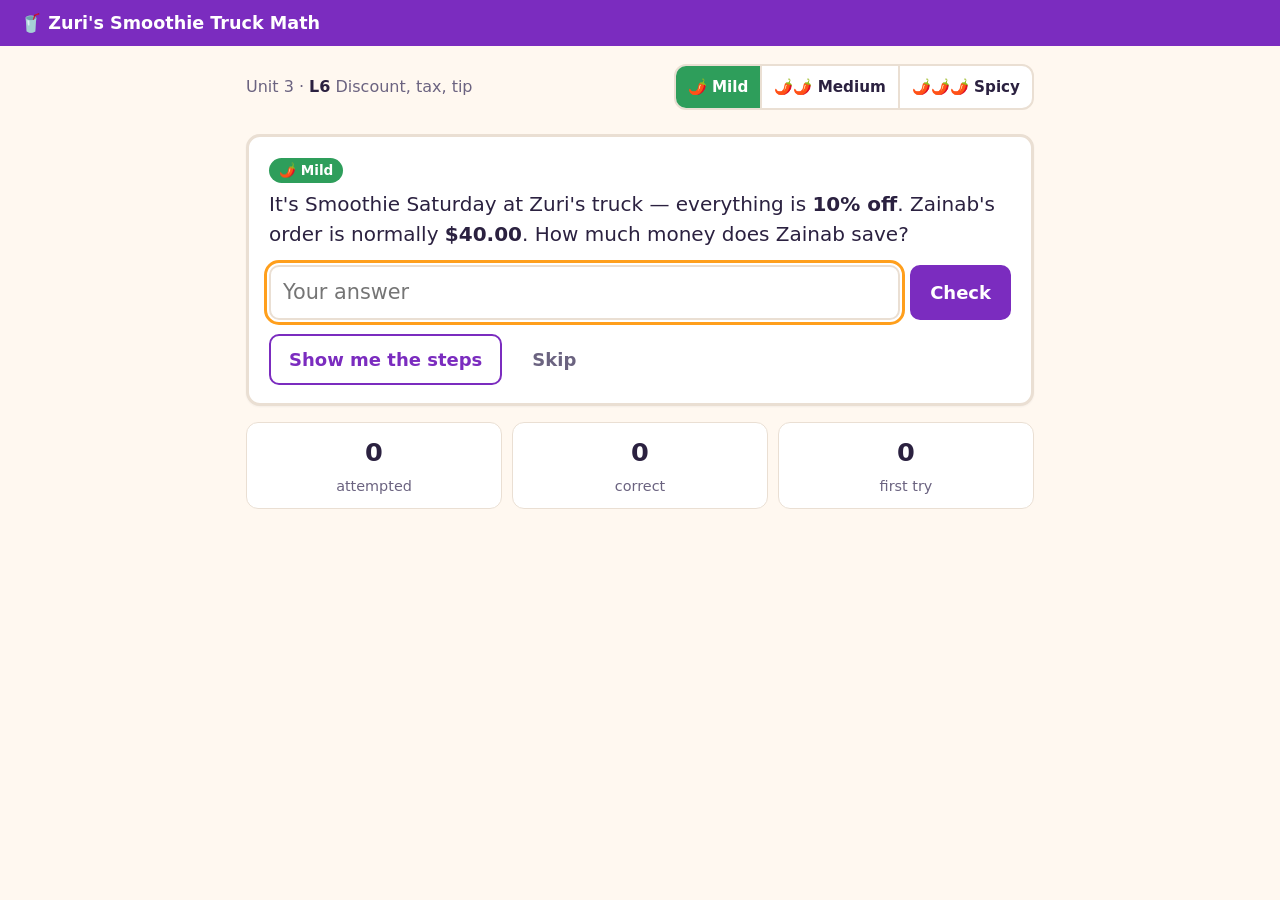
==== practice.html @ a50f7bd0 "Stage 1: student flow and L6 (discount, tax, tip) at all three levels - Start page: names (optional " ====
<!doctype html>
<html lang="en">
<head>
  <meta charset="utf-8">
  <meta name="viewport" content="width=device-width, initial-scale=1">
  <title>Practice · Smoothie Truck Math</title>
  <link rel="icon" href="data:image/svg+xml,<svg xmlns='http://www.w3.org/2000/svg' viewBox='0 0 100 100'><text y='.9em' font-size='90'>🥤</text></svg>">
  <link rel="stylesheet" href="css/style.css">
</head>
<body>
  <header class="topbar">
    <a class="brand" href="index.html">🥤 Zuri's Smoothie Truck Math</a>
    <span id="who" class="who"></span>
  </header>

  <main class="wrap">
    <div class="levelbar">
      <span id="lessonLabel" class="lesson-label"></span>
      <div id="levelSwitch" class="seg" role="group" aria-label="Level"></div>
    </div>

    <div id="roles" class="roles" hidden></div>

    <article class="card qcard" id="qcard">
      <div id="qmeta" class="qmeta"></div>
      <p id="qtext" class="qtext"></p>

      <form id="answerForm" class="answer" autocomplete="off">
        <label for="answer" class="sr-only">Your answer</label>
        <input id="answer" placeholder="Your answer" spellcheck="false" autocomplete="off">
        <button id="checkBtn" class="btn primary" type="submit">Check</button>
      </form>

      <div id="feedback" class="feedback" aria-live="polite"></div>

      <div class="actions">
        <button id="stepsBtn" class="btn" type="button">Show me the steps</button>
        <button id="skipBtn" class="btn ghost" type="button">Skip</button>
        <button id="nextBtn" class="btn primary" type="button" hidden>Next question →</button>
      </div>

      <div id="steps" class="steps" hidden></div>
    </article>

    <section class="stats" aria-label="Your progress">
      <div><b id="sAtt">0</b><span>attempted</span></div>
      <div><b id="sCor">0</b><span>correct</span></div>
      <div><b id="sFirst">0</b><span>first try</span></div>
    </section>
  </main>

  <script src="js/engine.js"></script>
  <script src="units/index.js"></script>
  <script src="js/app.js"></script>
</body>
</html>
---- css/style.css ----
/* Zuri's Smoothie Truck Math — one stylesheet for every page */
:root {
  --bg: #fff8f0;
  --card: #ffffff;
  --ink: #2b2140;
  --muted: #6b6380;
  --line: #eadfd3;
  --brand: #7b2cbf;       /* berry */
  --brand-ink: #ffffff;
  --mango: #ff9f1c;
  --mild: #2e9e5b;
  --medium: #e07a00;
  --spicy: #d62839;
  --good-bg: #e3f6ea; --good: #1d7a43;
  --warn-bg: #fff4d6; --warn: #8a5a00;
  --bad-bg: #fde4e6;  --bad: #b3182a;
  --info-bg: #e8f0ff; --info: #2a4d9b;
  --radius: 14px;
}

* { box-sizing: border-box; }
html { -webkit-text-size-adjust: 100%; }
body {
  margin: 0;
  background: var(--bg);
  color: var(--ink);
  font-family: system-ui, -apple-system, "Segoe UI", Roboto, Arial, sans-serif;
  font-size: 18px;
  line-height: 1.5;
}

.sr-only { position: absolute; width: 1px; height: 1px; overflow: hidden; clip: rect(0 0 0 0); }

/* ---------- Top bar ---------- */
.topbar {
  display: flex; align-items: center; justify-content: space-between; gap: 12px; flex-wrap: wrap;
  padding: 10px 20px;
  background: var(--brand); color: var(--brand-ink);
}
.brand { color: inherit; text-decoration: none; font-weight: 700; font-size: 1.1rem; }
.school, .who { opacity: .9; font-size: .95rem; }
.who { font-weight: 600; }

.wrap { max-width: 820px; margin: 0 auto; padding: 18px 16px 40px; }

/* ---------- Cards ---------- */
.card {
  background: var(--card);
  border: 1px solid var(--line);
  border-radius: var(--radius);
  padding: 18px 20px;
  margin-bottom: 16px;
  box-shadow: 0 1px 2px rgba(43,33,64,.05);
}
.card h2 { margin: 0 0 6px; font-size: 1.2rem; display: flex; align-items: center; gap: 10px; }
.num {
  display: inline-grid; place-items: center;
  width: 30px; height: 30px; border-radius: 50%;
  background: var(--mango); color: #fff; font-size: 1rem;
}
.hint { color: var(--muted); margin: 0 0 10px; font-size: .95rem; }
.opt { color: var(--muted); font-weight: 400; }
.error { color: var(--bad); font-weight: 600; min-height: 1.5em; margin: 10px 0 0; }

/* ---------- Inputs and buttons ---------- */
input[type=text], input:not([type]) {
  font: inherit; font-size: 1.1rem;
  padding: 10px 12px; border: 2px solid var(--line); border-radius: 10px;
  width: 100%; background: #fff; color: var(--ink);
}
input:focus-visible, button:focus-visible, a:focus-visible { outline: 3px solid var(--mango); outline-offset: 2px; }

.names { display: grid; grid-template-columns: 1fr 1fr; gap: 14px; }
.names label { display: flex; flex-direction: column; gap: 4px; font-weight: 600; font-size: .95rem; }
@media (max-width: 560px) { .names { grid-template-columns: 1fr; } }

.btn {
  font: inherit; font-weight: 600;
  padding: 10px 18px; min-height: 46px;
  border-radius: 10px; border: 2px solid var(--brand);
  background: #fff; color: var(--brand); cursor: pointer;
}
.btn:hover { background: #f5ecfc; }
.btn.primary { background: var(--brand); color: #fff; }
.btn.primary:hover { background: #6a22a8; }
.btn.ghost { border-color: transparent; color: var(--muted); }
.btn:disabled { opacity: .5; cursor: default; }

/* unit choice */
.choice-row { display: flex; flex-wrap: wrap; gap: 10px; }
.choice {
  font: inherit; text-align: left; cursor: pointer;
  display: flex; flex-direction: column; gap: 2px;
  padding: 12px 16px; border-radius: 12px;
  border: 2px solid var(--line); background: #fff; color: var(--ink);
}
.choice span { color: var(--muted); font-size: .95rem; }
.choice.selected { border-color: var(--brand); background: #f5ecfc; }

/* lesson checkboxes */
.whole { display: block; margin: 6px 0 12px; }
.lesson-grid { display: grid; grid-template-columns: repeat(auto-fill, minmax(220px, 1fr)); gap: 8px; }
.lesson {
  display: flex; align-items: center; gap: 8px;
  padding: 8px 12px; border: 2px solid var(--line); border-radius: 10px; cursor: pointer;
}
.lesson.soon { opacity: .5; cursor: default; }
.lesson em { font-size: .8rem; color: var(--muted); margin-left: auto; }
input[type=checkbox] { width: 22px; height: 22px; accent-color: var(--brand); flex: none; }

/* level buttons on start page */
.level-row { display: grid; grid-template-columns: repeat(3, 1fr); gap: 12px; }
@media (max-width: 560px) { .level-row { grid-template-columns: 1fr; } }
.level-btn {
  font: inherit; cursor: pointer; color: #fff; border: 0; border-radius: 14px;
  padding: 16px 12px; display: flex; flex-direction: column; align-items: center; gap: 4px;
}
.level-btn b { font-size: 1.3rem; }
.level-btn span:last-child { font-size: .9rem; opacity: .95; text-align: center; }
.level-btn .icon { font-size: 1.4rem; }
.level-btn.level-mild { background: var(--mild); }
.level-btn.level-medium { background: var(--medium); }
.level-btn.level-spicy { background: var(--spicy); }
.level-btn:hover { filter: brightness(1.08); }

/* ---------- Practice screen ---------- */
.levelbar {
  display: flex; align-items: center; justify-content: space-between; gap: 10px; flex-wrap: wrap;
  margin-bottom: 12px;
}
.lesson-label { font-size: 1rem; color: var(--muted); }
.lesson-label b { color: var(--ink); }

.seg { display: inline-flex; border-radius: 12px; overflow: hidden; border: 2px solid var(--line); background: #fff; }
.seg-btn {
  font: inherit; font-weight: 600; font-size: .95rem;
  border: 0; background: transparent; color: var(--ink); padding: 8px 12px; min-height: 42px; cursor: pointer;
}
.seg-btn + .seg-btn { border-left: 2px solid var(--line); }
.seg-btn.on.level-mild { background: var(--mild); color: #fff; }
.seg-btn.on.level-medium { background: var(--medium); color: #fff; }
.seg-btn.on.level-spicy { background: var(--spicy); color: #fff; }

.roles {
  display: flex; gap: 10px; flex-wrap: wrap; margin-bottom: 12px;
}
.roles span {
  background: #fff; border: 2px dashed var(--mango); border-radius: 10px; padding: 6px 12px;
}

.qcard { border-width: 3px; transition: border-color .2s; }
.qcard.good { border-color: var(--good); }
.qcard.bad { border-color: var(--bad); }
.qmeta { margin-bottom: 6px; }
.tag { display: inline-block; font-size: .85rem; font-weight: 700; color: #fff; border-radius: 999px; padding: 2px 10px; }
.tag.level-mild { background: var(--mild); }
.tag.level-medium { background: var(--medium); }
.tag.level-spicy { background: var(--spicy); }
.qtext { font-size: 1.25rem; margin: 6px 0 16px; }

.answer { display: flex; gap: 10px; }
.answer input { flex: 1; font-size: 1.3rem; }
.answer input:disabled { background: #f6f3ef; }

.feedback { margin: 12px 0 0; padding: 0; border-radius: 10px; }
.feedback:empty { display: none; }
.feedback.good { background: var(--good-bg); color: var(--good); padding: 10px 14px; }
.feedback.warn { background: var(--warn-bg); color: var(--warn); padding: 10px 14px; }
.feedback.bad { background: var(--bad-bg); color: var(--bad); padding: 10px 14px; }
.feedback.info { background: var(--info-bg); color: var(--info); padding: 10px 14px; }

.actions { display: flex; gap: 10px; flex-wrap: wrap; margin-top: 14px; }
.actions #nextBtn { margin-left: auto; }

.steps { margin-top: 16px; border-top: 2px dashed var(--line); padding-top: 14px; }
.steps ol { margin: 10px 0 0; padding-left: 1.4em; }
.steps li { margin-bottom: 8px; }
.keymove {
  background: #f5ecfc; border-left: 5px solid var(--brand); border-radius: 8px; padding: 10px 14px;
}
.keymove span { display: block; font-weight: 700; font-size: .85rem; color: var(--brand); text-transform: uppercase; letter-spacing: .04em; }
.note { color: var(--muted); font-size: .9em; }

.stats { display: grid; grid-template-columns: repeat(3, 1fr); gap: 10px; }
.stats div { background: #fff; border: 1px solid var(--line); border-radius: 12px; padding: 10px; text-align: center; }
.stats b { display: block; font-size: 1.6rem; }
.stats span { color: var(--muted); font-size: .9rem; }
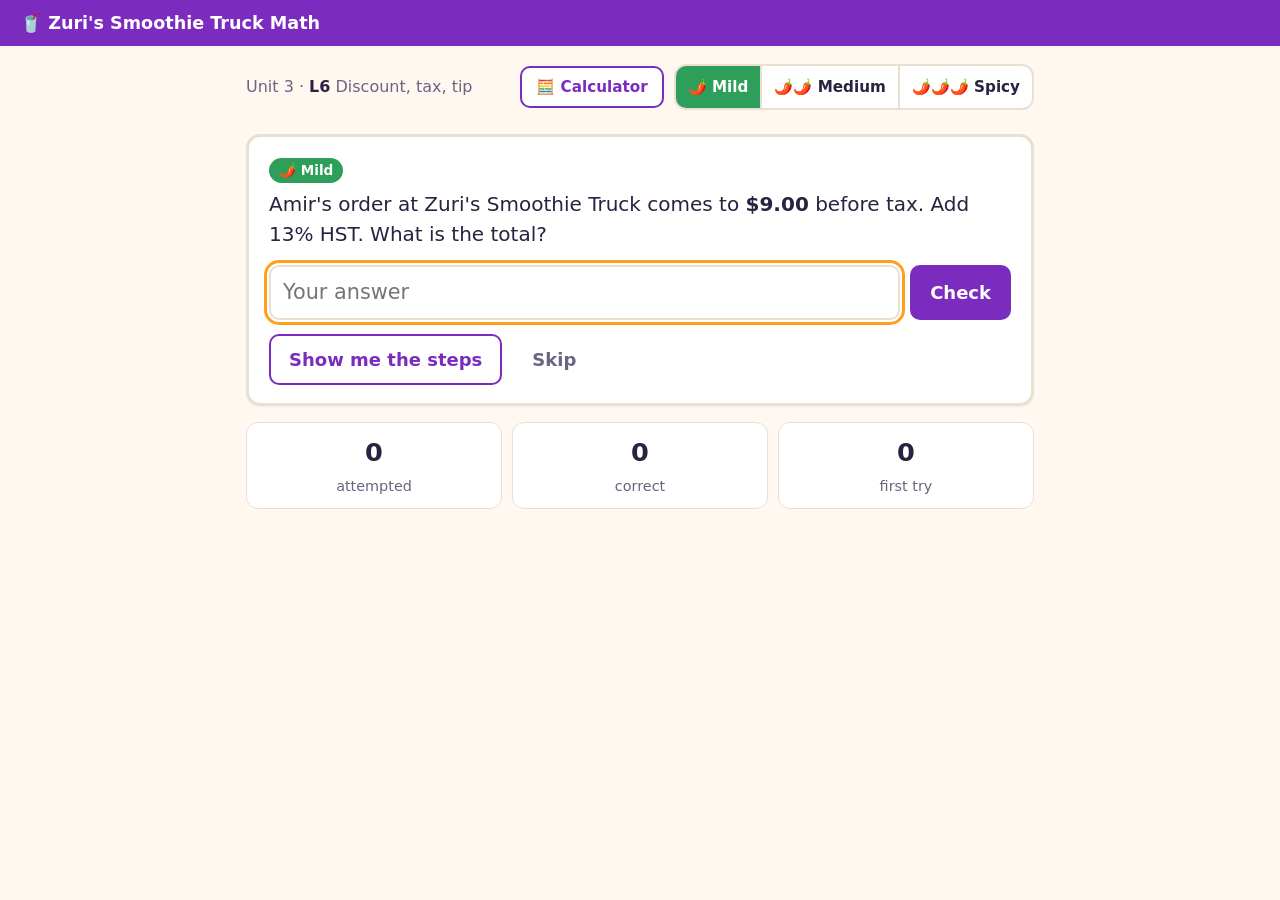
==== commit a4d3481e: "Add built-in calculator to the practice screen - Opens beside the question on Chromebooks, slides up" ====
--- a/practice.html
+++ b/practice.html
@@ -13,10 +13,14 @@
     <span id="who" class="who"></span>
   </header>
 
-  <main class="wrap">
+  <main class="wrap" id="layout">
+   <div class="col-main">
     <div class="levelbar">
       <span id="lessonLabel" class="lesson-label"></span>
-      <div id="levelSwitch" class="seg" role="group" aria-label="Level"></div>
+      <div class="levelbar-right">
+        <button id="calcToggle" class="btn calc-toggle" type="button" aria-pressed="false">🧮 Calculator</button>
+        <div id="levelSwitch" class="seg" role="group" aria-label="Level"></div>
+      </div>
     </div>
 
     <div id="roles" class="roles" hidden></div>
@@ -47,10 +51,12 @@
       <div><b id="sCor">0</b><span>correct</span></div>
       <div><b id="sFirst">0</b><span>first try</span></div>
     </section>
+   </div>
   </main>
 
   <script src="js/engine.js"></script>
   <script src="units/index.js"></script>
+  <script src="js/calculator.js"></script>
   <script src="js/app.js"></script>
 </body>
 </html>
--- a/css/style.css
+++ b/css/style.css
@@ -185,3 +185,46 @@
 .stats div { background: #fff; border: 1px solid var(--line); border-radius: 12px; padding: 10px; text-align: center; }
 .stats b { display: block; font-size: 1.6rem; }
 .stats span { color: var(--muted); font-size: .9rem; }
+
+/* ---------- Calculator ---------- */
+.levelbar-right { display: flex; align-items: center; gap: 10px; flex-wrap: wrap; }
+.calc-toggle { min-height: 42px; padding: 6px 14px; font-size: .95rem; }
+.calc-toggle.on { background: var(--brand); color: #fff; }
+
+.wrap.with-calc { max-width: 1180px; display: grid; grid-template-columns: minmax(0, 1fr) 300px; gap: 20px; align-items: start; }
+.col-main { min-width: 0; }
+
+.calc { position: sticky; top: 16px; padding: 14px; margin: 0; }
+.calc[hidden] { display: none; }
+.calc-head { display: flex; justify-content: space-between; align-items: center; margin-bottom: 8px; }
+.calc-x { font: inherit; border: 0; background: transparent; font-size: 1.2rem; cursor: pointer; color: var(--muted); padding: 4px 8px; border-radius: 8px; }
+.calc-x:hover { background: #f5ecfc; }
+.calc-hist { list-style: none; margin: 0 0 6px; padding: 0; font-family: ui-monospace, Menlo, Consolas, monospace; font-size: .85rem; color: var(--muted); text-align: right; min-height: 1.3em; }
+.calc-hist li { white-space: nowrap; overflow: hidden; text-overflow: ellipsis; }
+.calc .calc-in { font-family: ui-monospace, Menlo, Consolas, monospace; font-size: 1.25rem; text-align: right; padding: 8px 10px; }
+.calc-out { text-align: right; min-height: 1.5em; color: var(--muted); font-family: ui-monospace, Menlo, Consolas, monospace; margin: 2px 0 8px; }
+.calc-out.err { color: var(--bad); font-family: inherit; font-size: .9rem; }
+.calc-keys { display: grid; grid-template-columns: repeat(4, 1fr); gap: 6px; }
+.ck {
+  font: inherit; font-size: 1.15rem; font-weight: 600; min-height: 46px;
+  border: 1px solid var(--line); border-radius: 10px; background: #fbf8f5; color: var(--ink); cursor: pointer;
+}
+.ck:hover { background: #f1ebe4; }
+.ck:active { transform: translateY(1px); }
+.ck.op { background: #f5ecfc; color: var(--brand); }
+.ck.fn { background: #eef0f4; color: var(--muted); }
+.ck.eq { background: var(--brand); color: #fff; border-color: var(--brand); }
+.calc-row { display: grid; grid-template-columns: 1fr 3fr; gap: 6px; margin-top: 6px; }
+.calc-use { font-size: .95rem; padding: 8px; }
+
+/* narrow screens: calculator slides up from the bottom */
+@media (max-width: 899px) {
+  .wrap.with-calc { display: block; padding-bottom: 470px; }
+  .calc { position: fixed; left: 0; right: 0; bottom: 0; top: auto; max-width: 420px; margin: 0 auto; border-radius: 16px 16px 0 0; box-shadow: 0 -6px 24px rgba(43,33,64,.18); z-index: 10; }
+}
+@media (max-width: 899px) {
+  .wrap.with-calc { padding-bottom: 400px; }
+  .calc { padding: 10px 12px; }
+  .ck { min-height: 38px; font-size: 1.05rem; }
+  .calc-hist { display: none; }
+}
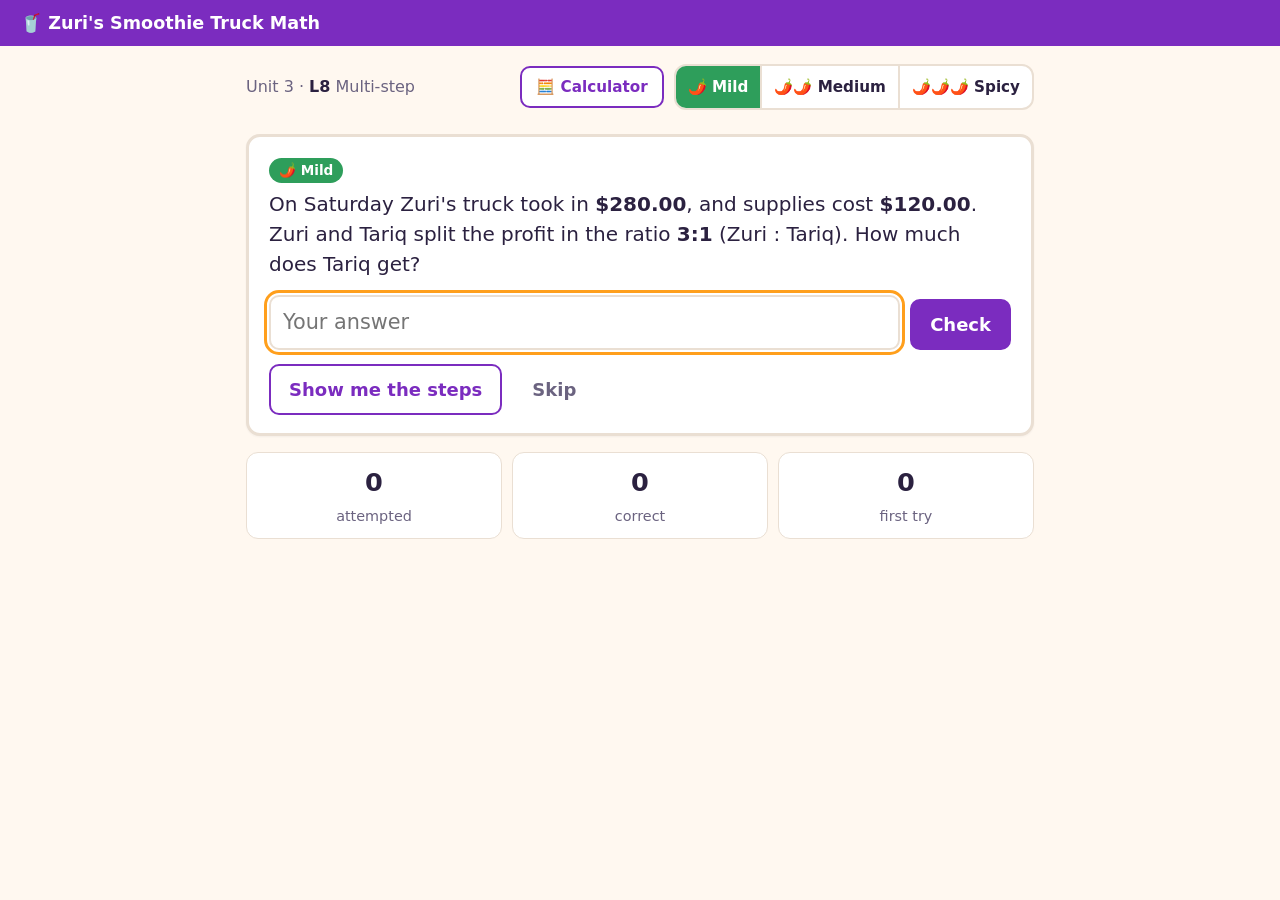
==== commit ab886155: "Stage 2: add L1-L5, L7, L8 to Unit 3 - 3-4 templates per level for every lesson (93 templates in Uni" ====
--- a/practice.html
+++ b/practice.html
@@ -30,8 +30,7 @@
       <p id="qtext" class="qtext"></p>
 
       <form id="answerForm" class="answer" autocomplete="off">
-        <label for="answer" class="sr-only">Your answer</label>
-        <input id="answer" placeholder="Your answer" spellcheck="false" autocomplete="off">
+        <div id="inputs" class="inputs"></div>
         <button id="checkBtn" class="btn primary" type="submit">Check</button>
       </form>
 
--- a/css/style.css
+++ b/css/style.css
@@ -228,3 +228,17 @@
   .ck { min-height: 38px; font-size: 1.05rem; }
   .calc-hist { display: none; }
 }
+
+/* ---------- Answer boxes ---------- */
+.answer { align-items: flex-end; }
+.inputs { flex: 1; display: flex; gap: 10px; flex-wrap: wrap; min-width: 0; }
+.ans-wrap { flex: 1; display: flex; flex-direction: column; gap: 4px; min-width: 140px; position: relative; }
+.inputs:not(.multi) .ans-wrap { flex-direction: row; align-items: center; }
+.ans-label { font-weight: 600; font-size: .95rem; }
+.ans-input { font-size: 1.3rem !important; }
+.inputs:not(.multi) .ans-input { flex: 1; }
+.ans-unit { color: var(--muted); font-size: .95rem; }
+.inputs.multi .ans-unit { position: absolute; right: 12px; bottom: 12px; pointer-events: none; }
+.ans-input.ok { border-color: var(--good); background: var(--good-bg); }
+.ans-input.no { border-color: var(--bad); background: var(--bad-bg); }
+.ans-input:disabled { background: #f6f3ef; }
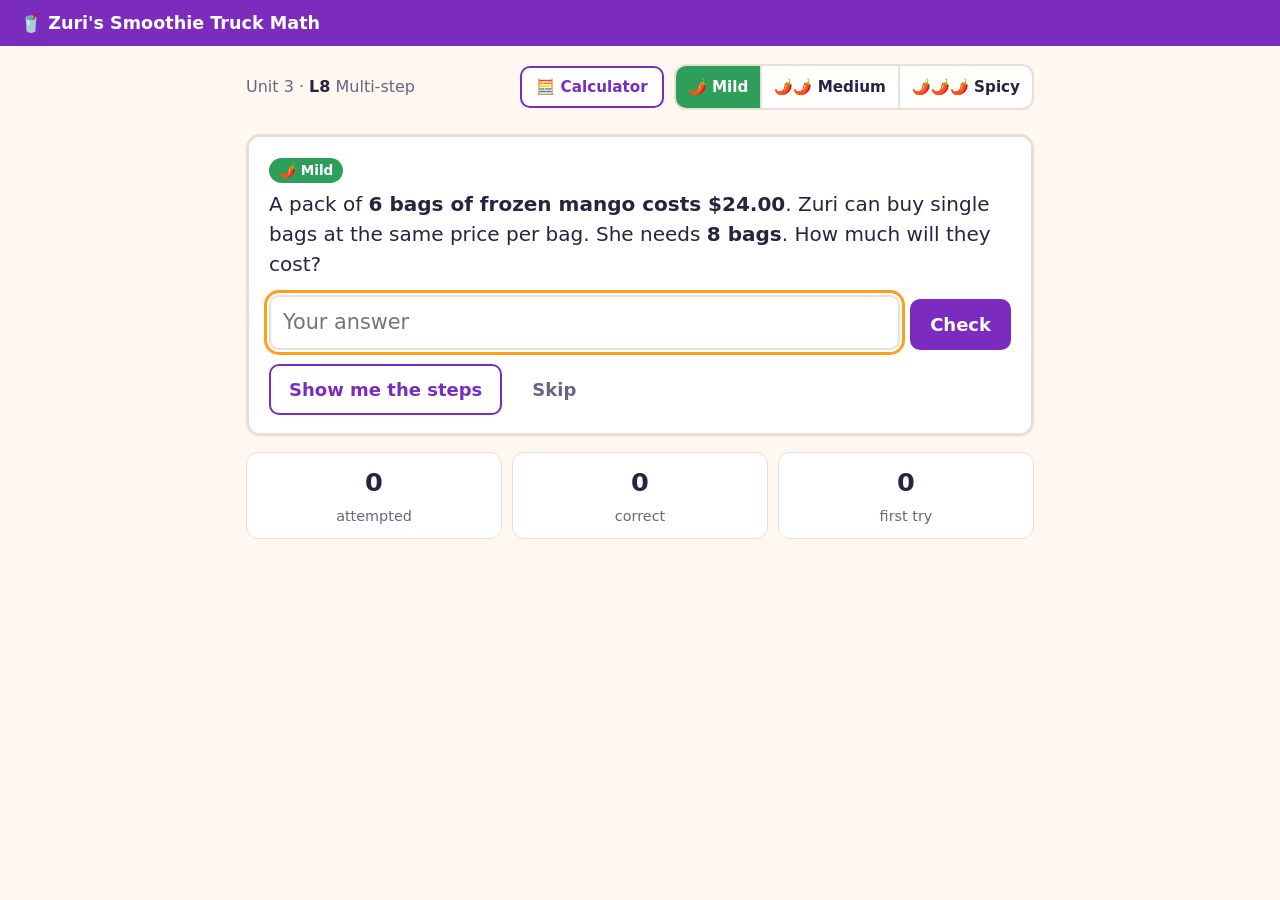
==== commit be35f967: "Stage 3: missions, teacher page and end screen - teacher.html builds a mission (lessons, Mild/Medium" ====
--- a/practice.html
+++ b/practice.html
@@ -15,6 +15,15 @@
 
   <main class="wrap" id="layout">
    <div class="col-main">
+    <section id="missionBar" class="card mission-bar" hidden aria-label="Mission progress">
+      <div class="mb-top">
+        <span class="mb-title">🎯 <b id="mbTitle"></b></span>
+        <span id="mbCount" class="mb-count"></span>
+        <button id="finishBtn" class="btn" type="button">Finish</button>
+      </div>
+      <div class="progress" role="progressbar" aria-valuemin="0" id="mbBar"><div id="mbFill"></div></div>
+    </section>
+
     <div class="levelbar">
       <span id="lessonLabel" class="lesson-label"></span>
       <div class="levelbar-right">
@@ -53,8 +62,21 @@
    </div>
   </main>
 
+  <section id="endScreen" class="end" hidden role="dialog" aria-modal="true" aria-labelledby="endTitle">
+    <div class="end-inner">
+      <p id="endNames" class="end-names"></p>
+      <h1 id="endTitle" class="end-title"></h1>
+      <p id="endScore" class="end-score"></p>
+      <div id="endLevels" class="end-levels"></div>
+      <p id="endMeta" class="end-meta"></p>
+      <p class="end-hint">Show this screen to your teacher.</p>
+      <button id="keepGoing" class="btn end-btn" type="button">Keep practising</button>
+    </div>
+  </section>
+
   <script src="js/engine.js"></script>
   <script src="units/index.js"></script>
+  <script src="js/mission.js"></script>
   <script src="js/calculator.js"></script>
   <script src="js/app.js"></script>
 </body>
--- a/css/style.css
+++ b/css/style.css
@@ -63,7 +63,7 @@
 .error { color: var(--bad); font-weight: 600; min-height: 1.5em; margin: 10px 0 0; }
 
 /* ---------- Inputs and buttons ---------- */
-input[type=text], input:not([type]) {
+input[type=text], input[type=number], input:not([type]) {
   font: inherit; font-size: 1.1rem;
   padding: 10px 12px; border: 2px solid var(--line); border-radius: 10px;
   width: 100%; background: #fff; color: var(--ink);
@@ -242,3 +242,61 @@
 .ans-input.ok { border-color: var(--good); background: var(--good-bg); }
 .ans-input.no { border-color: var(--bad); background: var(--bad-bg); }
 .ans-input:disabled { background: #f6f3ef; }
+
+/* ---------- Missions ---------- */
+.mission-card { border: 3px solid var(--mango); background: #fff6e8; }
+.mission-kicker { margin: 0; font-weight: 700; color: var(--medium); text-transform: uppercase; letter-spacing: .05em; font-size: .85rem; }
+.mission-card h2 { font-size: 1.4rem; margin: 2px 0 8px; }
+.mission-facts { margin: 0; padding-left: 1.2em; }
+.btn.big { width: 100%; font-size: 1.25rem; min-height: 60px; }
+.footer-link { text-align: center; font-size: .9rem; margin-top: 24px; }
+.footer-link a { color: var(--muted); }
+
+.mission-bar { padding: 12px 16px; border: 2px solid var(--mango); }
+.mb-top { display: flex; align-items: center; gap: 12px; flex-wrap: wrap; margin-bottom: 8px; }
+.mb-title { flex: 1; min-width: 0; }
+.mb-count { font-weight: 700; font-size: 1.1rem; }
+.mb-top .btn { min-height: 38px; padding: 4px 14px; }
+.progress { height: 16px; background: #f1e7dc; border-radius: 999px; overflow: hidden; }
+.progress > div { height: 100%; width: 0; background: linear-gradient(90deg, var(--mango), var(--medium)); border-radius: 999px; transition: width .4s; }
+.mission-bar.complete .progress > div { background: var(--good); }
+.lvcount { font-weight: 600; opacity: .85; margin-left: 2px; }
+.seg-btn:disabled { opacity: .35; cursor: not-allowed; }
+.level-done { margin-top: 6px; font-weight: 700; }
+
+/* End screen: big and colour-coded so a supply teacher can check from across the room */
+.end {
+  position: fixed; inset: 0; z-index: 50; overflow-y: auto;
+  display: flex; align-items: center; justify-content: center; text-align: center;
+  color: #fff; padding: 24px 16px;
+}
+.end[hidden] { display: none; }
+.end.green { background: #1d7a43; }
+.end.yellow { background: #f2b705; color: #2b2140; }
+.end.red { background: #c0392b; }
+.end-inner { max-width: 900px; }
+.end-names { font-size: clamp(1.8rem, 5vw, 3.2rem); font-weight: 800; margin: 0 0 4px; }
+.end-title { font-size: clamp(2rem, 6vw, 4rem); margin: 0; line-height: 1.1; }
+.end-score { font-size: clamp(5rem, 20vw, 12rem); font-weight: 900; margin: 0; line-height: 1; letter-spacing: -.02em; }
+.end-levels { display: flex; flex-wrap: wrap; gap: 10px; justify-content: center; margin: 16px 0; }
+.end-levels span { background: rgba(255,255,255,.2); border-radius: 999px; padding: 6px 16px; font-size: 1.2rem; font-weight: 700; }
+.end.yellow .end-levels span { background: rgba(43,33,64,.12); }
+.end-meta { font-size: 1.05rem; opacity: .95; }
+.end-hint { font-size: 1.1rem; font-weight: 700; margin: 18px 0; }
+.end-btn { background: rgba(255,255,255,.95); color: var(--ink); border-color: transparent; }
+body.end-open { overflow: hidden; }
+
+/* Teacher page */
+.page-title { margin: 6px 0 4px; font-size: 1.6rem; }
+.targets { display: grid; gap: 10px; }
+.target { display: flex; align-items: center; gap: 8px; }
+.target .tag { min-width: 140px; text-align: center; font-size: 1rem; padding: 6px 12px; }
+.target input { width: 80px; text-align: center; font-size: 1.2rem; }
+.btn.step { min-width: 46px; padding: 6px 0; font-size: 1.3rem; }
+.link-row { display: flex; gap: 8px; flex-wrap: wrap; margin-bottom: 14px; }
+.link-row input { flex: 1; min-width: 220px; font-size: .95rem; }
+.link-row a.btn { text-decoration: none; display: inline-flex; align-items: center; }
+.link-row a[aria-disabled="true"] { opacity: .4; pointer-events: none; }
+.output h3 { font-size: 1rem; margin: 6px 0; }
+.output textarea { width: 100%; font: inherit; font-size: .9rem; padding: 10px; border: 2px solid var(--line); border-radius: 10px; margin-bottom: 8px; background: #fcfaf7; color: var(--ink); }
+.copied { color: var(--good); font-weight: 700; margin-left: 10px; }
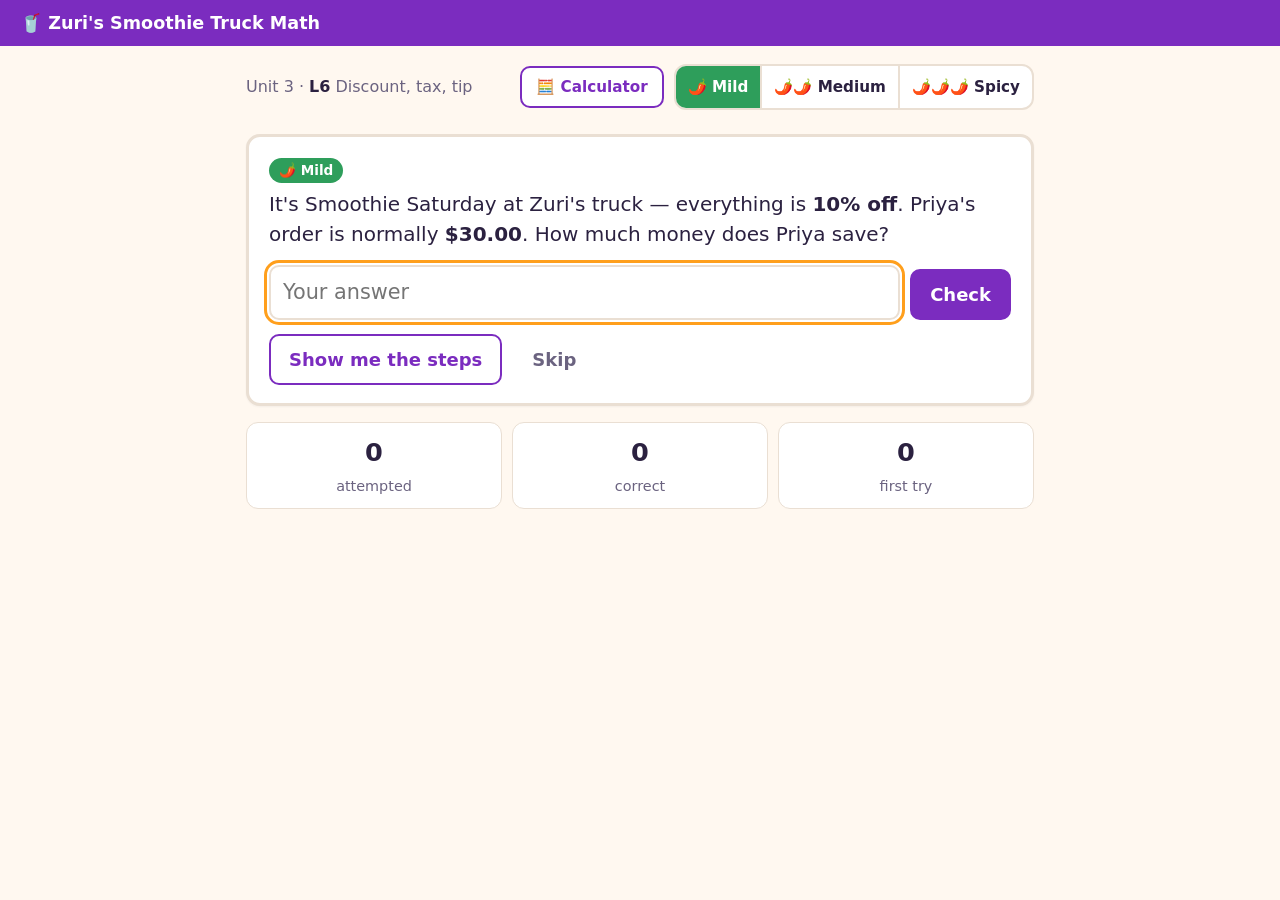
==== commit c7650032: "Stage 4: send results to a Google Form / Sheet - js/config.js holds the Form's pre-filled link; empt" ====
--- a/practice.html
+++ b/practice.html
@@ -77,6 +77,8 @@
   <script src="js/engine.js"></script>
   <script src="units/index.js"></script>
   <script src="js/mission.js"></script>
+  <script src="js/config.js"></script>
+  <script src="js/tracker.js"></script>
   <script src="js/calculator.js"></script>
   <script src="js/app.js"></script>
 </body>
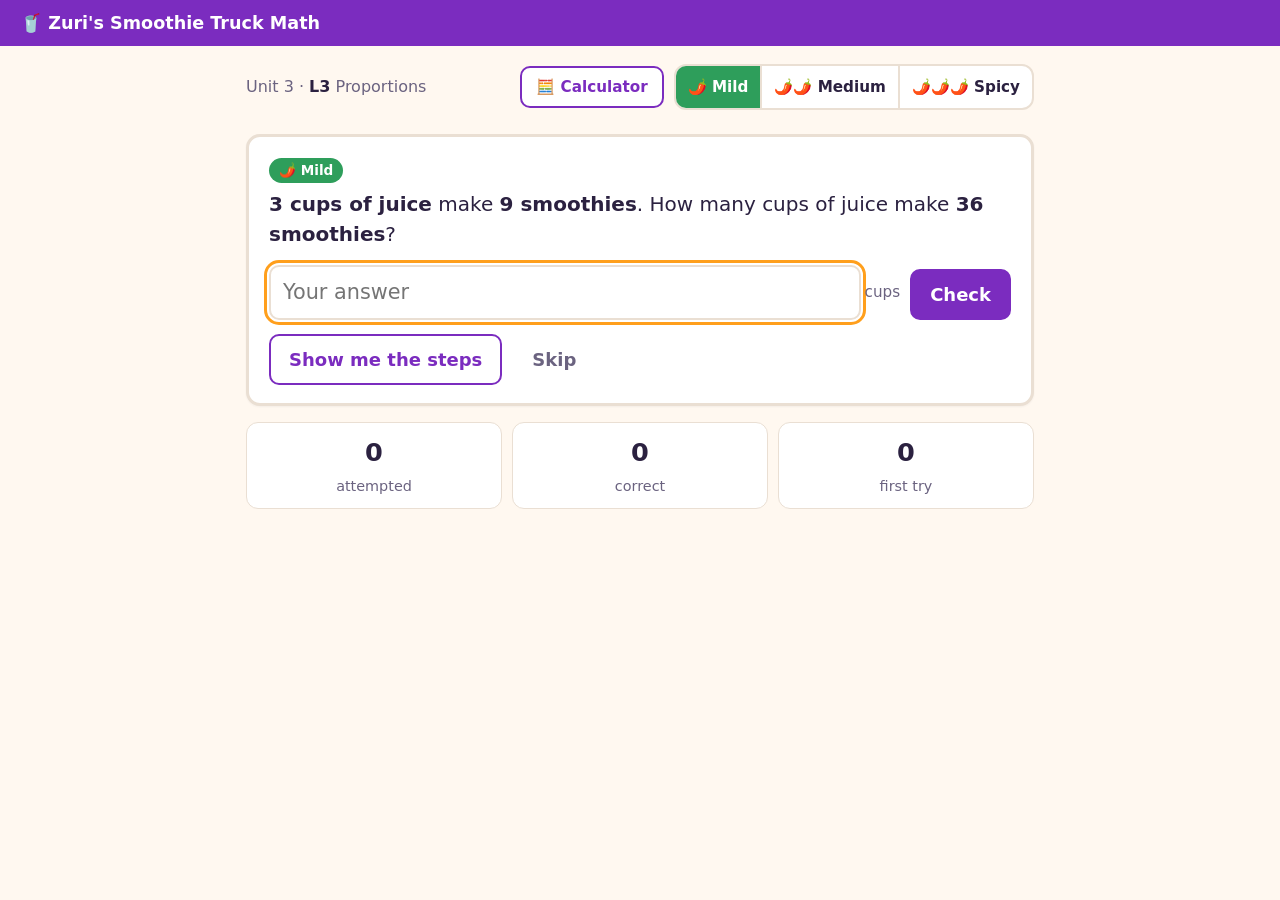
==== commit 6a61c7fa: "Keep going after a mission: bonus questions - After the mission is complete, extra correct answers c" ====
--- a/practice.html
+++ b/practice.html
@@ -67,6 +67,7 @@
       <p id="endNames" class="end-names"></p>
       <h1 id="endTitle" class="end-title"></h1>
       <p id="endScore" class="end-score"></p>
+      <p id="endBonus" class="end-bonus"></p>
       <div id="endLevels" class="end-levels"></div>
       <p id="endMeta" class="end-meta"></p>
       <p class="end-hint">Show this screen to your teacher.</p>
--- a/css/style.css
+++ b/css/style.css
@@ -300,3 +300,9 @@
 .output h3 { font-size: 1rem; margin: 6px 0; }
 .output textarea { width: 100%; font: inherit; font-size: .9rem; padding: 10px; border: 2px solid var(--line); border-radius: 10px; margin-bottom: 8px; background: #fcfaf7; color: var(--ink); }
 .copied { color: var(--good); font-weight: 700; margin-left: 10px; }
+.print-row { display: flex; align-items: center; gap: 12px; flex-wrap: wrap; margin: 0 0 14px; }
+.print-row a.btn { text-decoration: none; display: inline-flex; align-items: center; white-space: nowrap; }
+.print-row a[aria-disabled="true"] { opacity: .4; pointer-events: none; }
+.print-row .hint { margin: 0; flex: 1; min-width: 220px; }
+.end-bonus { font-size: clamp(1.4rem, 4vw, 2.2rem); font-weight: 800; margin: 4px 0 0; }
+.end-bonus:empty { display: none; }
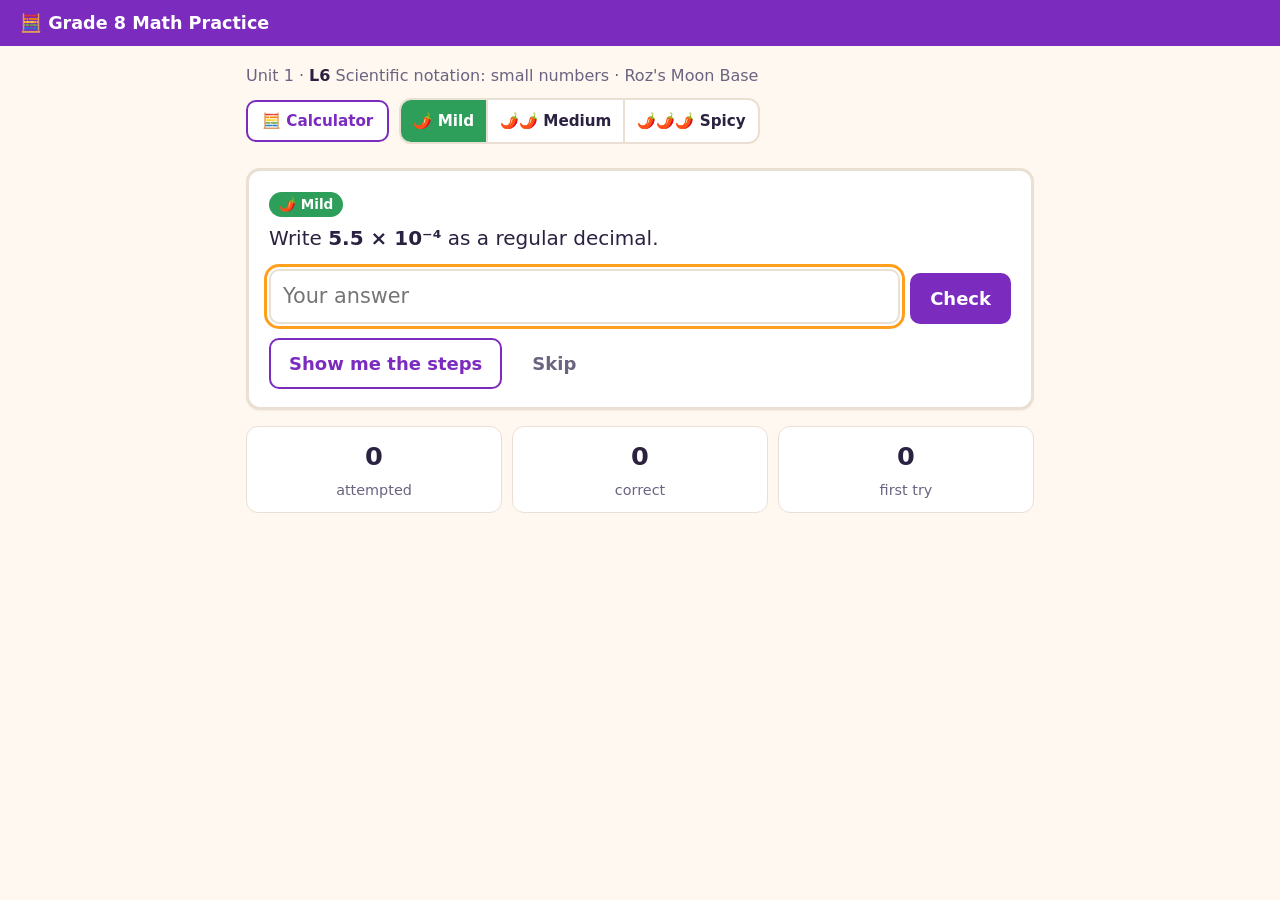
==== commit dc97c7eb: "Add Units 1 and 2; rename site to Grade 8 Math Practice Unit 1 Number Systems (Roz's Moon Base): squ" ====
--- a/practice.html
+++ b/practice.html
@@ -3,13 +3,13 @@
 <head>
   <meta charset="utf-8">
   <meta name="viewport" content="width=device-width, initial-scale=1">
-  <title>Practice · Smoothie Truck Math</title>
-  <link rel="icon" href="data:image/svg+xml,<svg xmlns='http://www.w3.org/2000/svg' viewBox='0 0 100 100'><text y='.9em' font-size='90'>🥤</text></svg>">
+  <title>Practice · Grade 8 Math Practice</title>
+  <link rel="icon" href="data:image/svg+xml,<svg xmlns='http://www.w3.org/2000/svg' viewBox='0 0 100 100'><text y='.9em' font-size='90'>🧮</text></svg>">
   <link rel="stylesheet" href="css/style.css">
 </head>
 <body>
   <header class="topbar">
-    <a class="brand" href="index.html">🥤 Zuri's Smoothie Truck Math</a>
+    <a class="brand" href="index.html">🧮 Grade 8 Math Practice</a>
     <span id="who" class="who"></span>
   </header>
 
--- a/css/style.css
+++ b/css/style.css
@@ -1,4 +1,4 @@
-/* Zuri's Smoothie Truck Math — one stylesheet for every page */
+/* Grade 8 Math Practice — one stylesheet for every page */
 :root {
   --bg: #fff8f0;
   --card: #ffffff;
@@ -306,3 +306,13 @@
 .print-row .hint { margin: 0; flex: 1; min-width: 220px; }
 .end-bonus { font-size: clamp(1.4rem, 4vw, 2.2rem); font-weight: 800; margin: 4px 0 0; }
 .end-bonus:empty { display: none; }
+
+/* Choice answers (Rational / Irrational, <  >  =) */
+.choices { display: flex; flex-wrap: wrap; gap: 10px; }
+.choice-btn { min-width: 110px; font-size: 1.15rem; }
+.choice-btn.picked { background: var(--brand); color: #fff; }
+.inputs .ans-wrap:has(.choices) { flex-direction: column; align-items: flex-start; }
+/* keep fractions like 2 1/3 on one line */
+.fr { white-space: nowrap; }
+.choice .story { color: var(--brand); font-size: .85rem; font-weight: 600; }
+.lesson-label .story { color: var(--muted); }
